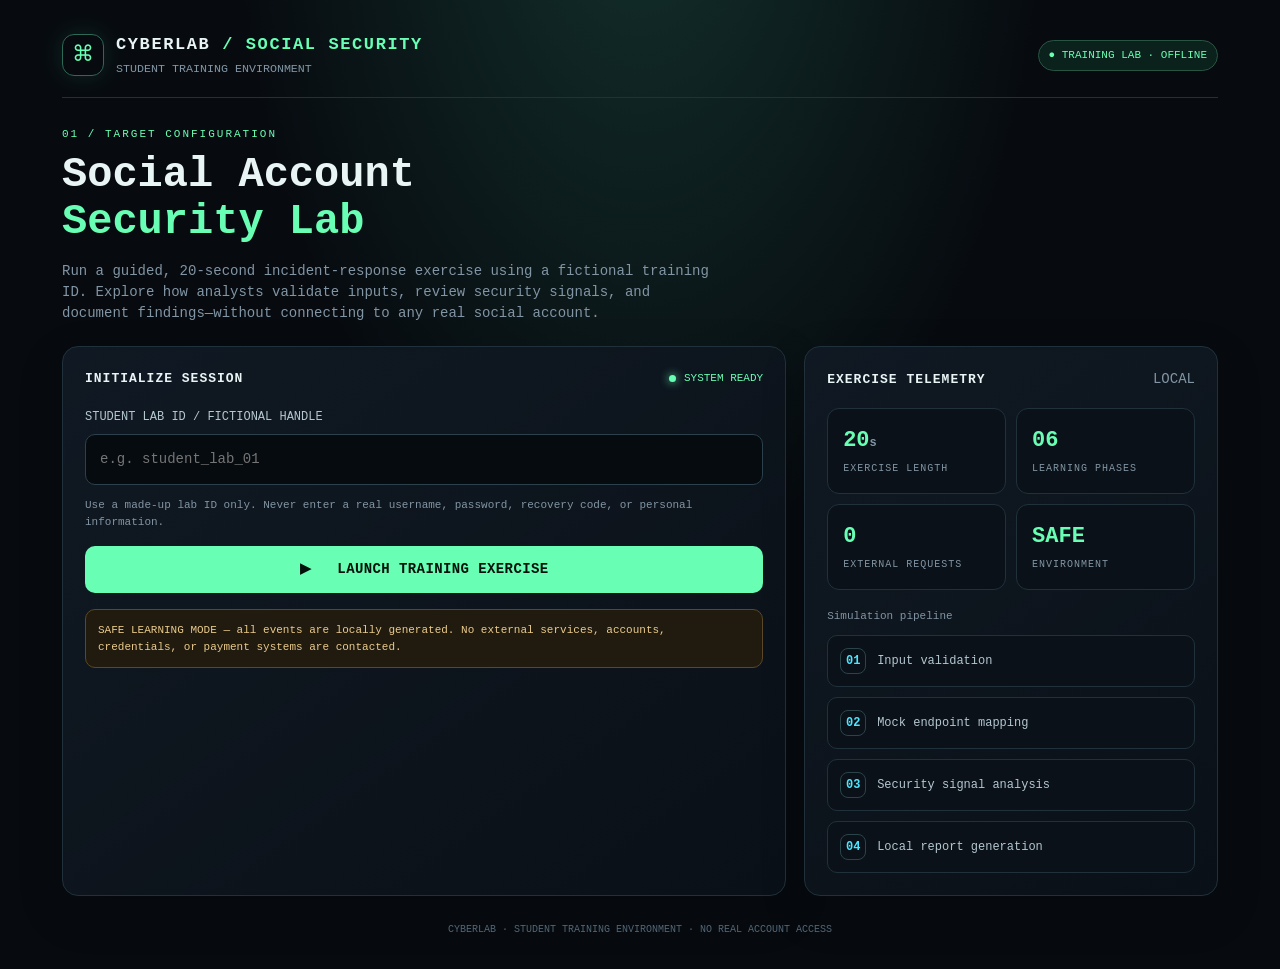
==== index.html @ 7d3616cc "Add files via upload" ====
<!DOCTYPE html>
<html lang="en">
<head>
<meta charset="UTF-8">
<meta name="viewport" content="width=device-width, initial-scale=1.0">
<title>InstaSim | Cyber Operations Lab</title>
<style>
:root{--bg:#070b10;--panel:#0d141d;--panel2:#101b25;--line:#20313b;--green:#68ffb4;--cyan:#4de5ff;--muted:#8295a4;--red:#ff637d;--amber:#ffca70}
*{box-sizing:border-box}body{margin:0;background:radial-gradient(ellipse at 50% -15%,#13302c 0,transparent 45%),var(--bg);color:#e9f5f5;font:14px/1.5 ui-monospace,SFMono-Regular,Menlo,Consolas,monospace;min-height:100vh}
button,input{font:inherit}button{cursor:pointer}.shell{max-width:1200px;margin:auto;padding:22px}.top{display:flex;align-items:center;justify-content:space-between;border-bottom:1px solid var(--line);padding:10px 0 18px;margin-bottom:25px;gap:12px}.brand{display:flex;align-items:center;gap:12px}.logo{width:42px;height:42px;border:1px solid #2e6955;border-radius:12px;display:grid;place-items:center;color:var(--green);font-size:22px;box-shadow:0 0 24px #68ffb41c}.brand h1{font-size:17px;letter-spacing:1.6px;margin:0}.brand small,.sub{color:var(--muted)}.pill{border:1px solid #285542;background:#0b211b;color:var(--green);padding:6px 10px;border-radius:99px;font-size:11px;white-space:nowrap}.hero{margin:28px 0 22px}.eyebrow{color:var(--green);font-size:11px;letter-spacing:2px;text-transform:uppercase}.hero h2{font-size:clamp(27px,5vw,42px);line-height:1.13;margin:10px 0}.hero p{color:var(--muted);max-width:650px}.layout{display:grid;grid-template-columns:minmax(0,1.4fr) minmax(260px,.8fr);gap:18px}.card{background:linear-gradient(145deg,#101923,#0a1017);border:1px solid var(--line);border-radius:16px;padding:22px;box-shadow:0 16px 45px #0003}.cardhead{display:flex;justify-content:space-between;align-items:center;margin-bottom:18px}.cardhead h3{font-size:13px;letter-spacing:1px;margin:0}.label{display:block;color:#b4c7d0;font-size:12px;margin:20px 0 8px}.field{width:100%;background:#060b10;border:1px solid #2b414b;border-radius:10px;padding:14px;color:#f3ffff;outline:none}.field:focus{border-color:var(--cyan);box-shadow:0 0 0 3px #4de5ff12}.btn{border:0;border-radius:10px;padding:13px 16px;font-weight:800;letter-spacing:.4px}.primary{background:var(--green);color:#04120c;width:100%;margin-top:16px}.primary:hover{filter:brightness(1.08)}.secondary{background:#13232b;border:1px solid #2a4652;color:#c7e5eb}.note{font-size:11px;color:var(--muted);margin-top:12px}.stats{display:grid;grid-template-columns:1fr 1fr;gap:10px}.stat{background:#0a1118;border:1px solid var(--line);border-radius:12px;padding:15px}.stat strong{display:block;font-size:22px;color:var(--green)}.stat span{font-size:10px;letter-spacing:1px;color:var(--muted)}.statusline{display:flex;align-items:center;gap:8px;color:var(--green);font-size:11px}.dot{width:7px;height:7px;background:var(--green);border-radius:50%;box-shadow:0 0 10px var(--green)}.hidden{display:none!important}.terminal{background:#030709;border:1px solid #1f3c36;border-radius:12px;padding:16px;height:330px;overflow:auto;color:#91ffbd;font-size:12px}.termbar{display:flex;gap:6px;margin-bottom:12px}.termbar i{width:8px;height:8px;border-radius:50%;background:#456}.log{margin:5px 0;overflow-wrap:anywhere}.log .time{color:#50766a}.log .info{color:var(--cyan)}.log .warn{color:var(--amber)}.progress{height:7px;background:#17232b;border-radius:99px;overflow:hidden;margin:16px 0 8px}.bar{height:100%;width:0;background:linear-gradient(90deg,var(--green),var(--cyan));transition:width .2s;box-shadow:0 0 12px #68ffb45c}.progressmeta{display:flex;justify-content:space-between;color:var(--muted);font-size:11px}.steps{display:grid;gap:10px}.step{display:flex;gap:11px;align-items:center;border:1px solid var(--line);background:#0a1118;padding:12px;border-radius:10px;color:#b4c7d0;font-size:12px}.step b{display:grid;place-items:center;width:26px;height:26px;border:1px solid #2b444a;border-radius:8px;color:var(--cyan)}.step.active{border-color:#2c7455;color:#eafff3}.step.done b{color:var(--green);border-color:#36775b}.resultmark{font-size:48px;color:var(--green);text-align:center;margin:5px}.resulttitle{text-align:center;font-size:24px;margin:8px 0}.resultcopy{text-align:center;color:var(--muted);max-width:550px;margin:0 auto 20px}.resultpanel{max-width:740px;margin:auto}.resultgrid{display:grid;grid-template-columns:1fr 1fr;gap:12px;margin:22px 0}.resultitem{border:1px solid var(--line);background:#0a1118;padding:15px;border-radius:11px}.resultitem span{display:block;color:var(--muted);font-size:10px;letter-spacing:1px}.resultitem strong{display:block;margin-top:6px;font-size:13px}.passwordbox{border:1px solid #35454d;background:#070c11;padding:18px;border-radius:12px;text-align:center}.price{font-size:36px;font-weight:900;color:var(--green);margin:8px 0;letter-spacing:1px}.paymethods{display:grid;grid-template-columns:1fr 1fr;gap:10px;margin:14px 0;text-align:left}.paymethod{background:#0b131a;border:1px solid #263b45;border-radius:10px;padding:12px;font-size:11px;color:#c6d8df}.paymethod strong{display:block;color:#e9f5f5;font-size:12px;margin-bottom:4px}.paymethod.selected{border-color:var(--cyan);box-shadow:inset 0 0 0 1px #4de5ff33}.fakecode{display:flex;justify-content:center;align-items:center;gap:3px;height:48px;padding:8px;background:#f3f6f4;border-radius:7px;margin:12px auto;max-width:250px}.fakecode i{display:block;background:#101713;height:100%;width:3px}.fakecode i:nth-child(3n){width:6px}.fakecode i:nth-child(4n){width:2px}.demo-warning{color:var(--amber);font-size:11px;margin:10px 0}.passwordbox .mask{font-size:22px;letter-spacing:5px;color:var(--amber);margin:7px}.footer{text-align:center;color:#526674;font-size:10px;padding:26px 0 10px}.notice{border:1px solid #5a4826;background:#211a0e;color:#eacb8b;border-radius:10px;padding:12px;font-size:11px;margin-top:16px}.back{margin-bottom:14px}@media(max-width:760px){.shell{padding:14px}.layout{grid-template-columns:1fr}.top{align-items:flex-start}.brand h1{font-size:14px}.pill{font-size:9px}.card{padding:17px}.terminal{height:300px}.resultgrid{grid-template-columns:1fr 1fr}}@media(max-width:420px){.resultgrid{grid-template-columns:1fr}.hero h2{font-size:29px}}
</style>
</head>
<body>
<div class="shell">
<header class="top"><div class="brand"><div class="logo">⌘</div><div><h1>CYBERLAB <span style="color:var(--green)">/ SOCIAL SECURITY</span></h1><small>STUDENT TRAINING ENVIRONMENT</small></div></div><div class="pill">● TRAINING LAB · OFFLINE</div></header>
<main id="screen-entry">
<section class="hero"><div class="eyebrow">01 / Target configuration</div><h2>Social Account<br><span style="color:var(--green)">Security Lab</span></h2><p>Run a guided, 20-second incident-response exercise using a fictional training ID. Explore how analysts validate inputs, review security signals, and document findings—without connecting to any real social account.</p></section>
<div class="layout">
<section class="card"><div class="cardhead"><h3>INITIALIZE SESSION</h3><div class="statusline"><i class="dot"></i> SYSTEM READY</div></div>
<form id="targetForm"><label class="label" for="username">STUDENT LAB ID / FICTIONAL HANDLE</label><input class="field" id="username" maxlength="30" placeholder="e.g. student_lab_01" autocomplete="off" required pattern="[A-Za-z0-9._]{1,30}"><div class="note">Use a made-up lab ID only. Never enter a real username, password, recovery code, or personal information.</div><button class="btn primary" type="submit">▶ &nbsp; LAUNCH TRAINING EXERCISE</button></form>
<div class="notice">SAFE LEARNING MODE — all events are locally generated. No external services, accounts, credentials, or payment systems are contacted.</div></section>
<aside class="card"><div class="cardhead"><h3>EXERCISE TELEMETRY</h3><span class="sub">LOCAL</span></div><div class="stats"><div class="stat"><strong>20<span style="font-size:12px">s</span></strong><span>EXERCISE LENGTH</span></div><div class="stat"><strong>06</strong><span>LEARNING PHASES</span></div><div class="stat"><strong>0</strong><span>EXTERNAL REQUESTS</span></div><div class="stat"><strong>SAFE</strong><span>ENVIRONMENT</span></div></div><p class="note" style="margin-top:18px">Simulation pipeline</p><div class="steps"><div class="step"><b>01</b> Input validation</div><div class="step"><b>02</b> Mock endpoint mapping</div><div class="step"><b>03</b> Security signal analysis</div><div class="step"><b>04</b> Local report generation</div></div></aside>
</div></main>
<main id="screen-terminal" class="hidden">
<div class="hero"><div class="eyebrow">02 / Analyst workflow</div><h2>Running <span style="color:var(--green)">training exercise</span></h2><p>Locally generated analyst events for lab ID <strong id="targetLabel" style="color:var(--cyan)"></strong>.</p></div>
<div class="layout"><section class="card"><div class="cardhead"><h3>EVENT CONSOLE // LIVE</h3><div class="statusline"><i class="dot"></i><span id="runState">RUNNING</span></div></div><div class="terminal" id="terminal"><div class="termbar"><i></i><i></i><i></i></div></div><div class="progress"><div id="bar" class="bar"></div></div><div class="progressmeta"><span id="phase">Initializing local sandbox…</span><strong id="pct">0%</strong></div></section>
<aside class="card"><div class="cardhead"><h3>EXERCISE CHECKLIST</h3><span class="sub">20 SEC</span></div><div class="steps" id="stepList"><div class="step"><b>01</b> Validate demo ID</div><div class="step"><b>02</b> Load mock environment</div><div class="step"><b>03</b> Run security checks</div><div class="step"><b>04</b> Analyze public-risk patterns</div><div class="step"><b>05</b> Build diagnostic report</div><div class="step"><b>06</b> Finalize lab session</div></div><p class="note">All output is generated locally for visual demonstration.</p></aside></div>
</main>
<main id="screen-result" class="hidden">
<div class="back"><button class="btn secondary" id="backBtn">← NEW SIMULATION</button></div><section class="card resultpanel"><div class="eyebrow" style="text-align:center">03 / Learning report</div><div class="resultmark">✓</div><h2 class="resulttitle">Exercise Complete</h2><p class="resultcopy">The training run has finished. Review the fictional findings and learning notes below. No account was accessed, and no password was requested or retrieved.</p>
<div class="resultgrid"><div class="resultitem"><span>STUDENT LAB ID</span><strong id="resultTarget">demo_account</strong></div><div class="resultitem"><span>EXERCISE STATUS</span><strong style="color:var(--green)">COMPLETED</strong></div><div class="resultitem"><span>EXTERNAL ACTIVITY</span><strong>None — offline lab</strong></div><div class="resultitem"><span>CREDENTIAL HANDLING</span><strong style="color:var(--red)">Not performed</strong></div></div>
<div class="passwordbox"><div class="eyebrow">LEARNING REPORT / NEXT STEP</div><div class="price" style="font-size:25px">LESSON UNLOCKED</div><p class="note">Choose a learning takeaway to reveal the local training code and recommended next step.</p><div class="paymethods"><div class="paymethod selected"><strong>✓ Account safety</strong>Use official recovery and 2FA</div><div class="paymethod"><strong>⚑ Threat awareness</strong>Recognize credential-theft claims</div></div><div class="mask" id="demoSecret">••••••••••</div><p class="note" id="secretNote">This fictional code is generated locally and is not a password.</p><button class="btn primary" id="getPasswordBtn" type="button">VIEW LEARNING TAKEAWAY</button></div>
<div class="notice">Security best practice: use the platform's official account-recovery process, enable two-factor authentication, and never pay a stranger who promises to reveal a password.</div></section>
</main>
<footer class="footer">CYBERLAB · STUDENT TRAINING ENVIRONMENT · NO REAL ACCOUNT ACCESS</footer>
</div>
<script>
(()=> {
const $=id=>document.getElementById(id);
const screens=['screen-entry','screen-terminal','screen-result'];
let timer=null,started=0,target='',runId=0;
function show(id){screens.forEach(s=>$(s).classList.toggle('hidden',s!==id))}
function stamp(){return new Date().toLocaleTimeString('en-GB',{hour12:false})}
function log(text,kind=''){const el=document.createElement('div');el.className='log';const tm=document.createElement('span');tm.className='time';tm.textContent='['+stamp()+'] ';const msg=document.createElement('span');if(kind)msg.className=kind;msg.textContent=text;el.append(tm,msg);$('terminal').append(el);$('terminal').scrollTop=$('terminal').scrollHeight}
const messages=[
[0,'Booting isolated browser sandbox…','info'],
[1,'Validating supplied demo identifier…',''],
[2,'Input accepted; label sanitized for local display.',''],
[3,'Loading fictional Instagram-style interface profile…','info'],
[4,'Network egress policy: BLOCKED (offline simulation).','warn'],
[5,'Initializing mock diagnostic modules [01–06]…',''],
[6,'Module 01 / Input validation: PASS',''],
[7,'Module 02 / Mock route discovery: SIMULATED','info'],
[8,'No remote hosts contacted. Local event stream only.','warn'],
[9,'Module 03 / Security-signal scan: RUNNING',''],
[10,'Checking demo metadata consistency…',''],
[11,'Module 04 / Public-risk pattern review: SIMULATED','info'],
[12,'Credential extraction module: DISABLED BY DESIGN.','warn'],
[13,'Generating fictional telemetry samples…',''],
[14,'Module 05 / Diagnostic report assembly: 62%',''],
[15,'Cross-checking local-only simulation results…','info'],
[16,'No account session, cookie, or password accessed.','warn'],
[17,'Module 06 / Finalizing session report…',''],
[18,'Preparing educational demo token…','info'],
[19,'Simulation complete. Switching to results panel.','']
];
const phases=['Input validation','Loading mock environment','Running local diagnostics','Analyzing demo signals','Building report','Finalizing session'];
function start(e){e.preventDefault();if($('screen-entry').classList.contains('hidden'))return;if(timer)clearInterval(timer);runId++;const thisRun=runId;target=$('username').value.trim().replace(/^@/,'');if(!target)return;
$('targetLabel').textContent='@'+target;$('resultTarget').textContent='@'+target;
$('terminal').innerHTML='<div class="termbar"><i></i><i></i><i></i></div>';$('bar').style.width='0%';$('pct').textContent='0%';$('runState').textContent='RUNNING';$('phase').textContent='Initializing local sandbox…';
$('stepList').querySelectorAll('.step').forEach(x=>x.classList.remove('active','done'));
$('targetForm').querySelector('button[type=submit]').disabled=true;$('targetForm').querySelector('button[type=submit]').style.opacity='.6';show('screen-terminal');started=Date.now();
messages.forEach(([sec,msg,kind])=>{setTimeout(()=>{if(thisRun!==runId||!$('screen-terminal')||$('screen-terminal').classList.contains('hidden'))return;log(msg,kind);let p=Math.min(100,Math.round((sec+1)/20*100));$('bar').style.width=p+'%';$('pct').textContent=p+'%';let idx=Math.min(5,Math.floor(sec/20*6));$('phase').textContent=phases[idx]+'…';$('stepList').querySelectorAll('.step').forEach((x,i)=>{x.classList.toggle('active',i===idx);x.classList.toggle('done',i<idx)});if(sec===19){$('runState').textContent='COMPLETE';$('stepList').querySelectorAll('.step').forEach(x=>{x.classList.remove('active');x.classList.add('done')});setTimeout(()=>show('screen-result'),650)}},sec*1000)});
}
$('targetForm').addEventListener('submit',start);
$('backBtn').addEventListener('click',()=>{runId++;if(timer)clearInterval(timer);$('demoSecret').textContent='••••••••••';$('getPasswordBtn').textContent='⌁  GET DEMO TOKEN';$('secretNote').textContent='This is not the account password. Reveal the fictional demo token.';$('targetForm').querySelector('button[type=submit]').disabled=false;$('targetForm').querySelector('button[type=submit]').style.opacity='1';show('screen-entry')});
$('getPasswordBtn').addEventListener('click',()=>{$('demoSecret').textContent='LAB-DEMO-7X4Q';$('secretNote').textContent='Lesson completed locally. Fictional training code only — not an account password.';$('getPasswordBtn').textContent='✓ LESSON COMPLETE';$('getPasswordBtn').disabled=true;$('getPasswordBtn').style.opacity='.65'});
})();
</script>
</body></html>
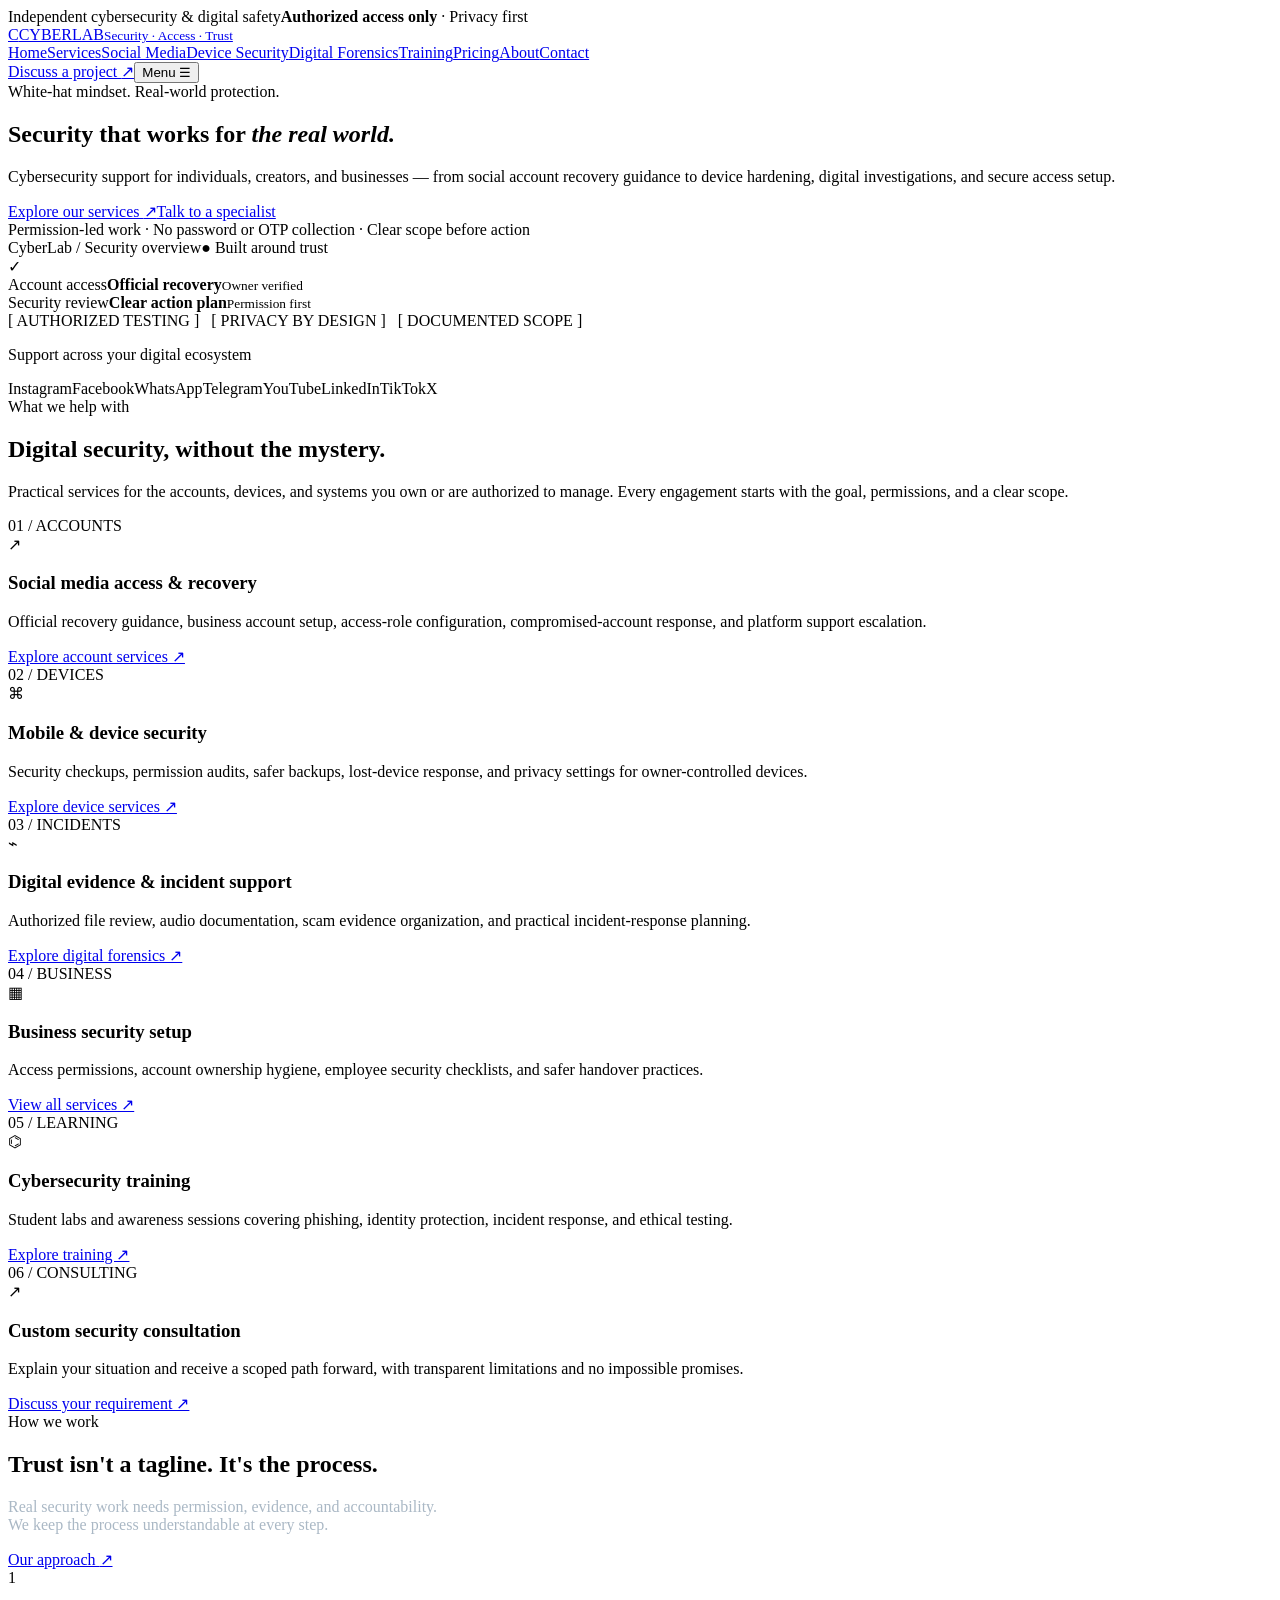
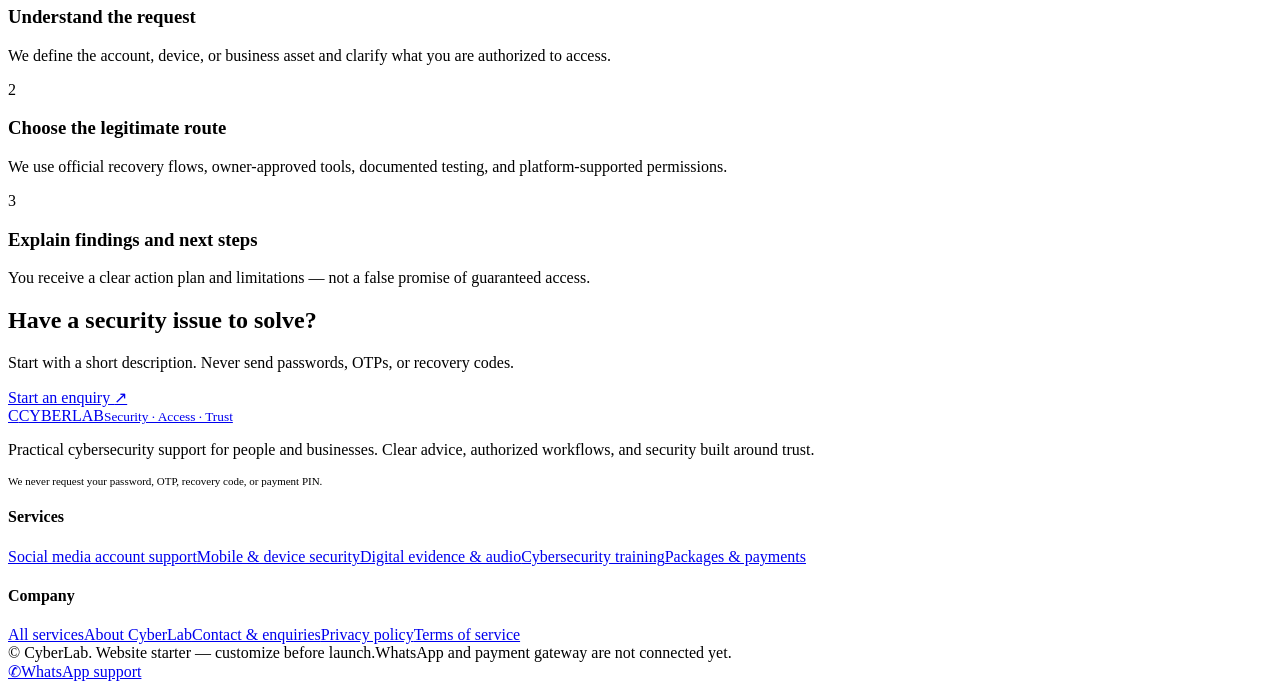
==== commit 77303472: "Add files via upload" ====
--- a/index.html
+++ b/index.html
@@ -1,80 +1,36 @@
-<!DOCTYPE html>
-<html lang="en">
-<head>
-<meta charset="UTF-8">
-<meta name="viewport" content="width=device-width, initial-scale=1.0">
-<title>InstaSim | Cyber Operations Lab</title>
-<style>
-:root{--bg:#070b10;--panel:#0d141d;--panel2:#101b25;--line:#20313b;--green:#68ffb4;--cyan:#4de5ff;--muted:#8295a4;--red:#ff637d;--amber:#ffca70}
-*{box-sizing:border-box}body{margin:0;background:radial-gradient(ellipse at 50% -15%,#13302c 0,transparent 45%),var(--bg);color:#e9f5f5;font:14px/1.5 ui-monospace,SFMono-Regular,Menlo,Consolas,monospace;min-height:100vh}
-button,input{font:inherit}button{cursor:pointer}.shell{max-width:1200px;margin:auto;padding:22px}.top{display:flex;align-items:center;justify-content:space-between;border-bottom:1px solid var(--line);padding:10px 0 18px;margin-bottom:25px;gap:12px}.brand{display:flex;align-items:center;gap:12px}.logo{width:42px;height:42px;border:1px solid #2e6955;border-radius:12px;display:grid;place-items:center;color:var(--green);font-size:22px;box-shadow:0 0 24px #68ffb41c}.brand h1{font-size:17px;letter-spacing:1.6px;margin:0}.brand small,.sub{color:var(--muted)}.pill{border:1px solid #285542;background:#0b211b;color:var(--green);padding:6px 10px;border-radius:99px;font-size:11px;white-space:nowrap}.hero{margin:28px 0 22px}.eyebrow{color:var(--green);font-size:11px;letter-spacing:2px;text-transform:uppercase}.hero h2{font-size:clamp(27px,5vw,42px);line-height:1.13;margin:10px 0}.hero p{color:var(--muted);max-width:650px}.layout{display:grid;grid-template-columns:minmax(0,1.4fr) minmax(260px,.8fr);gap:18px}.card{background:linear-gradient(145deg,#101923,#0a1017);border:1px solid var(--line);border-radius:16px;padding:22px;box-shadow:0 16px 45px #0003}.cardhead{display:flex;justify-content:space-between;align-items:center;margin-bottom:18px}.cardhead h3{font-size:13px;letter-spacing:1px;margin:0}.label{display:block;color:#b4c7d0;font-size:12px;margin:20px 0 8px}.field{width:100%;background:#060b10;border:1px solid #2b414b;border-radius:10px;padding:14px;color:#f3ffff;outline:none}.field:focus{border-color:var(--cyan);box-shadow:0 0 0 3px #4de5ff12}.btn{border:0;border-radius:10px;padding:13px 16px;font-weight:800;letter-spacing:.4px}.primary{background:var(--green);color:#04120c;width:100%;margin-top:16px}.primary:hover{filter:brightness(1.08)}.secondary{background:#13232b;border:1px solid #2a4652;color:#c7e5eb}.note{font-size:11px;color:var(--muted);margin-top:12px}.stats{display:grid;grid-template-columns:1fr 1fr;gap:10px}.stat{background:#0a1118;border:1px solid var(--line);border-radius:12px;padding:15px}.stat strong{display:block;font-size:22px;color:var(--green)}.stat span{font-size:10px;letter-spacing:1px;color:var(--muted)}.statusline{display:flex;align-items:center;gap:8px;color:var(--green);font-size:11px}.dot{width:7px;height:7px;background:var(--green);border-radius:50%;box-shadow:0 0 10px var(--green)}.hidden{display:none!important}.terminal{background:#030709;border:1px solid #1f3c36;border-radius:12px;padding:16px;height:330px;overflow:auto;color:#91ffbd;font-size:12px}.termbar{display:flex;gap:6px;margin-bottom:12px}.termbar i{width:8px;height:8px;border-radius:50%;background:#456}.log{margin:5px 0;overflow-wrap:anywhere}.log .time{color:#50766a}.log .info{color:var(--cyan)}.log .warn{color:var(--amber)}.progress{height:7px;background:#17232b;border-radius:99px;overflow:hidden;margin:16px 0 8px}.bar{height:100%;width:0;background:linear-gradient(90deg,var(--green),var(--cyan));transition:width .2s;box-shadow:0 0 12px #68ffb45c}.progressmeta{display:flex;justify-content:space-between;color:var(--muted);font-size:11px}.steps{display:grid;gap:10px}.step{display:flex;gap:11px;align-items:center;border:1px solid var(--line);background:#0a1118;padding:12px;border-radius:10px;color:#b4c7d0;font-size:12px}.step b{display:grid;place-items:center;width:26px;height:26px;border:1px solid #2b444a;border-radius:8px;color:var(--cyan)}.step.active{border-color:#2c7455;color:#eafff3}.step.done b{color:var(--green);border-color:#36775b}.resultmark{font-size:48px;color:var(--green);text-align:center;margin:5px}.resulttitle{text-align:center;font-size:24px;margin:8px 0}.resultcopy{text-align:center;color:var(--muted);max-width:550px;margin:0 auto 20px}.resultpanel{max-width:740px;margin:auto}.resultgrid{display:grid;grid-template-columns:1fr 1fr;gap:12px;margin:22px 0}.resultitem{border:1px solid var(--line);background:#0a1118;padding:15px;border-radius:11px}.resultitem span{display:block;color:var(--muted);font-size:10px;letter-spacing:1px}.resultitem strong{display:block;margin-top:6px;font-size:13px}.passwordbox{border:1px solid #35454d;background:#070c11;padding:18px;border-radius:12px;text-align:center}.price{font-size:36px;font-weight:900;color:var(--green);margin:8px 0;letter-spacing:1px}.paymethods{display:grid;grid-template-columns:1fr 1fr;gap:10px;margin:14px 0;text-align:left}.paymethod{background:#0b131a;border:1px solid #263b45;border-radius:10px;padding:12px;font-size:11px;color:#c6d8df}.paymethod strong{display:block;color:#e9f5f5;font-size:12px;margin-bottom:4px}.paymethod.selected{border-color:var(--cyan);box-shadow:inset 0 0 0 1px #4de5ff33}.fakecode{display:flex;justify-content:center;align-items:center;gap:3px;height:48px;padding:8px;background:#f3f6f4;border-radius:7px;margin:12px auto;max-width:250px}.fakecode i{display:block;background:#101713;height:100%;width:3px}.fakecode i:nth-child(3n){width:6px}.fakecode i:nth-child(4n){width:2px}.demo-warning{color:var(--amber);font-size:11px;margin:10px 0}.passwordbox .mask{font-size:22px;letter-spacing:5px;color:var(--amber);margin:7px}.footer{text-align:center;color:#526674;font-size:10px;padding:26px 0 10px}.notice{border:1px solid #5a4826;background:#211a0e;color:#eacb8b;border-radius:10px;padding:12px;font-size:11px;margin-top:16px}.back{margin-bottom:14px}@media(max-width:760px){.shell{padding:14px}.layout{grid-template-columns:1fr}.top{align-items:flex-start}.brand h1{font-size:14px}.pill{font-size:9px}.card{padding:17px}.terminal{height:300px}.resultgrid{grid-template-columns:1fr 1fr}}@media(max-width:420px){.resultgrid{grid-template-columns:1fr}.hero h2{font-size:29px}}
-</style>
-</head>
-<body>
-<div class="shell">
-<header class="top"><div class="brand"><div class="logo">⌘</div><div><h1>CYBERLAB <span style="color:var(--green)">/ SOCIAL SECURITY</span></h1><small>STUDENT TRAINING ENVIRONMENT</small></div></div><div class="pill">● TRAINING LAB · OFFLINE</div></header>
-<main id="screen-entry">
-<section class="hero"><div class="eyebrow">01 / Target configuration</div><h2>Social Account<br><span style="color:var(--green)">Security Lab</span></h2><p>Run a guided, 20-second incident-response exercise using a fictional training ID. Explore how analysts validate inputs, review security signals, and document findings—without connecting to any real social account.</p></section>
-<div class="layout">
-<section class="card"><div class="cardhead"><h3>INITIALIZE SESSION</h3><div class="statusline"><i class="dot"></i> SYSTEM READY</div></div>
-<form id="targetForm"><label class="label" for="username">STUDENT LAB ID / FICTIONAL HANDLE</label><input class="field" id="username" maxlength="30" placeholder="e.g. student_lab_01" autocomplete="off" required pattern="[A-Za-z0-9._]{1,30}"><div class="note">Use a made-up lab ID only. Never enter a real username, password, recovery code, or personal information.</div><button class="btn primary" type="submit">▶ &nbsp; LAUNCH TRAINING EXERCISE</button></form>
-<div class="notice">SAFE LEARNING MODE — all events are locally generated. No external services, accounts, credentials, or payment systems are contacted.</div></section>
-<aside class="card"><div class="cardhead"><h3>EXERCISE TELEMETRY</h3><span class="sub">LOCAL</span></div><div class="stats"><div class="stat"><strong>20<span style="font-size:12px">s</span></strong><span>EXERCISE LENGTH</span></div><div class="stat"><strong>06</strong><span>LEARNING PHASES</span></div><div class="stat"><strong>0</strong><span>EXTERNAL REQUESTS</span></div><div class="stat"><strong>SAFE</strong><span>ENVIRONMENT</span></div></div><p class="note" style="margin-top:18px">Simulation pipeline</p><div class="steps"><div class="step"><b>01</b> Input validation</div><div class="step"><b>02</b> Mock endpoint mapping</div><div class="step"><b>03</b> Security signal analysis</div><div class="step"><b>04</b> Local report generation</div></div></aside>
-</div></main>
-<main id="screen-terminal" class="hidden">
-<div class="hero"><div class="eyebrow">02 / Analyst workflow</div><h2>Running <span style="color:var(--green)">training exercise</span></h2><p>Locally generated analyst events for lab ID <strong id="targetLabel" style="color:var(--cyan)"></strong>.</p></div>
-<div class="layout"><section class="card"><div class="cardhead"><h3>EVENT CONSOLE // LIVE</h3><div class="statusline"><i class="dot"></i><span id="runState">RUNNING</span></div></div><div class="terminal" id="terminal"><div class="termbar"><i></i><i></i><i></i></div></div><div class="progress"><div id="bar" class="bar"></div></div><div class="progressmeta"><span id="phase">Initializing local sandbox…</span><strong id="pct">0%</strong></div></section>
-<aside class="card"><div class="cardhead"><h3>EXERCISE CHECKLIST</h3><span class="sub">20 SEC</span></div><div class="steps" id="stepList"><div class="step"><b>01</b> Validate demo ID</div><div class="step"><b>02</b> Load mock environment</div><div class="step"><b>03</b> Run security checks</div><div class="step"><b>04</b> Analyze public-risk patterns</div><div class="step"><b>05</b> Build diagnostic report</div><div class="step"><b>06</b> Finalize lab session</div></div><p class="note">All output is generated locally for visual demonstration.</p></aside></div>
+<!doctype html><html lang="en"><head><meta charset="utf-8"><meta name="viewport" content="width=device-width, initial-scale=1"><meta name="theme-color" content="#101a28"><meta name="description" content="White-hat cybersecurity services, social media account recovery guidance, device privacy, digital evidence, and security training."><title>CyberLab — Cybersecurity, Access & Digital Safety</title><link rel="stylesheet" href="assets/style.css"></head><body>
+<div class="topline"><div class="wrap"><span>Independent cybersecurity & digital safety</span><span><strong>Authorized access only</strong> · Privacy first</span></div></div>
+<header class="header"><div class="wrap nav">
+<a class="brand" href="index.html"><span class="brandmark">C</span><span class="brandname">CYBERLAB<small>Security · Access · Trust</small></span></a>
+<nav class="navlinks"><a class="active" href="index.html">Home</a><a class="" href="services.html">Services</a><a class="" href="social-media.html">Social Media</a><a class="" href="mobile-security.html">Device Security</a><a class="" href="digital-forensics.html">Digital Forensics</a><a class="" href="training.html">Training</a><a class="" href="pricing.html">Pricing</a><a class="" href="about.html">About</a><a class="" href="contact.html">Contact</a></nav><div class="navright"><a class="btn btn-dark" href="contact.html">Discuss a project <span class="arrow">↗</span></a><button class="menu-btn" type="button" aria-label="Open navigation">Menu ☰</button></div>
+</div></header><main>
+<section class="hero"><div class="wrap hero-grid"><div>
+<div class="kicker">White-hat mindset. Real-world protection.</div>
+<h1>Security that works for <em>the real world.</em></h1>
+<p class="lead">Cybersecurity support for individuals, creators, and businesses — from social account recovery guidance to device hardening, digital investigations, and secure access setup.</p>
+<div class="hero-actions"><a class="btn btn-dark" href="services.html">Explore our services <span class="arrow">↗</span></a><a class="btn btn-outline" href="contact.html">Talk to a specialist</a></div>
+<div class="trustline"><span class="trustdot"></span><span>Permission-led work · No password or OTP collection · Clear scope before action</span></div>
+</div><div class="hero-art"><div class="art-top"><span>CyberLab / Security overview</span><span class="live-pill">● Built around trust</span></div><div class="shield-visual"><div class="orbit"><i class="orbit-dot one"></i><i class="orbit-dot two"></i></div><div class="shield">✓</div></div><div class="art-bottom"><div class="mini-panel"><span>Account access</span><strong>Official recovery</strong><small>Owner verified</small></div><div class="mini-panel"><span>Security review</span><strong>Clear action plan</strong><small>Permission first</small></div></div><div class="art-note">[ AUTHORIZED TESTING ] &nbsp; [ PRIVACY BY DESIGN ] &nbsp; [ DOCUMENTED SCOPE ]</div></div></div></section>
+<section class="logostrip"><div class="wrap"><p>Support across your digital ecosystem</p><div class="platforms"><span>Instagram</span><span>Facebook</span><span>WhatsApp</span><span>Telegram</span><span>YouTube</span><span>LinkedIn</span><span>TikTok</span><span>X</span></div></div></section>
+<section class="section"><div class="wrap"><div class="section-head"><div class="kicker">What we help with</div><h2>Digital security, without the mystery.</h2><p>Practical services for the accounts, devices, and systems you own or are authorized to manage. Every engagement starts with the goal, permissions, and a clear scope.</p></div><div class="cards">
+<article class="card"><span class="num">01 / ACCOUNTS</span><div class="card-icon">↗</div><h3>Social media access & recovery</h3><p>Official recovery guidance, business account setup, access-role configuration, compromised-account response, and platform support escalation.</p><a class="textlink" href="social-media.html">Explore account services ↗</a></article>
+<article class="card"><span class="num">02 / DEVICES</span><div class="card-icon">⌘</div><h3>Mobile & device security</h3><p>Security checkups, permission audits, safer backups, lost-device response, and privacy settings for owner-controlled devices.</p><a class="textlink" href="mobile-security.html">Explore device services ↗</a></article>
+<article class="card"><span class="num">03 / INCIDENTS</span><div class="card-icon">⌁</div><h3>Digital evidence & incident support</h3><p>Authorized file review, audio documentation, scam evidence organization, and practical incident-response planning.</p><a class="textlink" href="digital-forensics.html">Explore digital forensics ↗</a></article>
+<article class="card"><span class="num">04 / BUSINESS</span><div class="card-icon">▦</div><h3>Business security setup</h3><p>Access permissions, account ownership hygiene, employee security checklists, and safer handover practices.</p><a class="textlink" href="services.html">View all services ↗</a></article>
+<article class="card"><span class="num">05 / LEARNING</span><div class="card-icon">⌬</div><h3>Cybersecurity training</h3><p>Student labs and awareness sessions covering phishing, identity protection, incident response, and ethical testing.</p><a class="textlink" href="training.html">Explore training ↗</a></article>
+<article class="card"><span class="num">06 / CONSULTING</span><div class="card-icon">↗</div><h3>Custom security consultation</h3><p>Explain your situation and receive a scoped path forward, with transparent limitations and no impossible promises.</p><a class="textlink" href="contact.html">Discuss your requirement ↗</a></article>
+</div></div></section>
+<section class="section dark"><div class="wrap split"><div><div class="kicker">How we work</div><h2>Trust isn't a tagline. It's the process.</h2><p style="color:#aab8c5;max-width:430px">Real security work needs permission, evidence, and accountability. We keep the process understandable at every step.</p><a class="btn btn-lime" href="about.html">Our approach <span class="arrow">↗</span></a></div><div class="checklist">
+<div class="checkrow"><div class="checkmark">1</div><div><h3>Understand the request</h3><p>We define the account, device, or business asset and clarify what you are authorized to access.</p></div></div>
+<div class="checkrow"><div class="checkmark">2</div><div><h3>Choose the legitimate route</h3><p>We use official recovery flows, owner-approved tools, documented testing, and platform-supported permissions.</p></div></div>
+<div class="checkrow"><div class="checkmark">3</div><div><h3>Explain findings and next steps</h3><p>You receive a clear action plan and limitations — not a false promise of guaranteed access.</p></div></div>
+</div></div></section>
+<section class="band"><div class="wrap"><div><h2>Have a security issue to solve?</h2><p>Start with a short description. Never send passwords, OTPs, or recovery codes.</p></div><a class="btn btn-dark" href="contact.html">Start an enquiry <span class="arrow">↗</span></a></div></section>
 </main>
-<main id="screen-result" class="hidden">
-<div class="back"><button class="btn secondary" id="backBtn">← NEW SIMULATION</button></div><section class="card resultpanel"><div class="eyebrow" style="text-align:center">03 / Learning report</div><div class="resultmark">✓</div><h2 class="resulttitle">Exercise Complete</h2><p class="resultcopy">The training run has finished. Review the fictional findings and learning notes below. No account was accessed, and no password was requested or retrieved.</p>
-<div class="resultgrid"><div class="resultitem"><span>STUDENT LAB ID</span><strong id="resultTarget">demo_account</strong></div><div class="resultitem"><span>EXERCISE STATUS</span><strong style="color:var(--green)">COMPLETED</strong></div><div class="resultitem"><span>EXTERNAL ACTIVITY</span><strong>None — offline lab</strong></div><div class="resultitem"><span>CREDENTIAL HANDLING</span><strong style="color:var(--red)">Not performed</strong></div></div>
-<div class="passwordbox"><div class="eyebrow">LEARNING REPORT / NEXT STEP</div><div class="price" style="font-size:25px">LESSON UNLOCKED</div><p class="note">Choose a learning takeaway to reveal the local training code and recommended next step.</p><div class="paymethods"><div class="paymethod selected"><strong>✓ Account safety</strong>Use official recovery and 2FA</div><div class="paymethod"><strong>⚑ Threat awareness</strong>Recognize credential-theft claims</div></div><div class="mask" id="demoSecret">••••••••••</div><p class="note" id="secretNote">This fictional code is generated locally and is not a password.</p><button class="btn primary" id="getPasswordBtn" type="button">VIEW LEARNING TAKEAWAY</button></div>
-<div class="notice">Security best practice: use the platform's official account-recovery process, enable two-factor authentication, and never pay a stranger who promises to reveal a password.</div></section>
-</main>
-<footer class="footer">CYBERLAB · STUDENT TRAINING ENVIRONMENT · NO REAL ACCOUNT ACCESS</footer>
-</div>
-<script>
-(()=> {
-const $=id=>document.getElementById(id);
-const screens=['screen-entry','screen-terminal','screen-result'];
-let timer=null,started=0,target='',runId=0;
-function show(id){screens.forEach(s=>$(s).classList.toggle('hidden',s!==id))}
-function stamp(){return new Date().toLocaleTimeString('en-GB',{hour12:false})}
-function log(text,kind=''){const el=document.createElement('div');el.className='log';const tm=document.createElement('span');tm.className='time';tm.textContent='['+stamp()+'] ';const msg=document.createElement('span');if(kind)msg.className=kind;msg.textContent=text;el.append(tm,msg);$('terminal').append(el);$('terminal').scrollTop=$('terminal').scrollHeight}
-const messages=[
-[0,'Booting isolated browser sandbox…','info'],
-[1,'Validating supplied demo identifier…',''],
-[2,'Input accepted; label sanitized for local display.',''],
-[3,'Loading fictional Instagram-style interface profile…','info'],
-[4,'Network egress policy: BLOCKED (offline simulation).','warn'],
-[5,'Initializing mock diagnostic modules [01–06]…',''],
-[6,'Module 01 / Input validation: PASS',''],
-[7,'Module 02 / Mock route discovery: SIMULATED','info'],
-[8,'No remote hosts contacted. Local event stream only.','warn'],
-[9,'Module 03 / Security-signal scan: RUNNING',''],
-[10,'Checking demo metadata consistency…',''],
-[11,'Module 04 / Public-risk pattern review: SIMULATED','info'],
-[12,'Credential extraction module: DISABLED BY DESIGN.','warn'],
-[13,'Generating fictional telemetry samples…',''],
-[14,'Module 05 / Diagnostic report assembly: 62%',''],
-[15,'Cross-checking local-only simulation results…','info'],
-[16,'No account session, cookie, or password accessed.','warn'],
-[17,'Module 06 / Finalizing session report…',''],
-[18,'Preparing educational demo token…','info'],
-[19,'Simulation complete. Switching to results panel.','']
-];
-const phases=['Input validation','Loading mock environment','Running local diagnostics','Analyzing demo signals','Building report','Finalizing session'];
-function start(e){e.preventDefault();if($('screen-entry').classList.contains('hidden'))return;if(timer)clearInterval(timer);runId++;const thisRun=runId;target=$('username').value.trim().replace(/^@/,'');if(!target)return;
-$('targetLabel').textContent='@'+target;$('resultTarget').textContent='@'+target;
-$('terminal').innerHTML='<div class="termbar"><i></i><i></i><i></i></div>';$('bar').style.width='0%';$('pct').textContent='0%';$('runState').textContent='RUNNING';$('phase').textContent='Initializing local sandbox…';
-$('stepList').querySelectorAll('.step').forEach(x=>x.classList.remove('active','done'));
-$('targetForm').querySelector('button[type=submit]').disabled=true;$('targetForm').querySelector('button[type=submit]').style.opacity='.6';show('screen-terminal');started=Date.now();
-messages.forEach(([sec,msg,kind])=>{setTimeout(()=>{if(thisRun!==runId||!$('screen-terminal')||$('screen-terminal').classList.contains('hidden'))return;log(msg,kind);let p=Math.min(100,Math.round((sec+1)/20*100));$('bar').style.width=p+'%';$('pct').textContent=p+'%';let idx=Math.min(5,Math.floor(sec/20*6));$('phase').textContent=phases[idx]+'…';$('stepList').querySelectorAll('.step').forEach((x,i)=>{x.classList.toggle('active',i===idx);x.classList.toggle('done',i<idx)});if(sec===19){$('runState').textContent='COMPLETE';$('stepList').querySelectorAll('.step').forEach(x=>{x.classList.remove('active');x.classList.add('done')});setTimeout(()=>show('screen-result'),650)}},sec*1000)});
-}
-$('targetForm').addEventListener('submit',start);
-$('backBtn').addEventListener('click',()=>{runId++;if(timer)clearInterval(timer);$('demoSecret').textContent='••••••••••';$('getPasswordBtn').textContent='⌁  GET DEMO TOKEN';$('secretNote').textContent='This is not the account password. Reveal the fictional demo token.';$('targetForm').querySelector('button[type=submit]').disabled=false;$('targetForm').querySelector('button[type=submit]').style.opacity='1';show('screen-entry')});
-$('getPasswordBtn').addEventListener('click',()=>{$('demoSecret').textContent='LAB-DEMO-7X4Q';$('secretNote').textContent='Lesson completed locally. Fictional training code only — not an account password.';$('getPasswordBtn').textContent='✓ LESSON COMPLETE';$('getPasswordBtn').disabled=true;$('getPasswordBtn').style.opacity='.65'});
-})();
-</script>
-</body></html>+<footer class="footer"><div class="wrap"><div class="footgrid">
+<div><a class="brand" href="index.html"><span class="brandmark">C</span><span class="brandname">CYBERLAB<small>Security · Access · Trust</small></span></a><p>Practical cybersecurity support for people and businesses. Clear advice, authorized workflows, and security built around trust.</p><p style="font-size:11px">We never request your password, OTP, recovery code, or payment PIN.</p></div>
+<div><h4>Services</h4><div class="footlinks"><a href="social-media.html">Social media account support</a><a href="mobile-security.html">Mobile & device security</a><a href="digital-forensics.html">Digital evidence & audio</a><a href="training.html">Cybersecurity training</a><a href="pricing.html">Packages & payments</a></div></div>
+<div><h4>Company</h4><div class="footlinks"><a href="services.html">All services</a><a href="about.html">About CyberLab</a><a href="contact.html">Contact & enquiries</a><a href="privacy.html">Privacy policy</a><a href="terms.html">Terms of service</a></div></div>
+</div><div class="copyright"><span>© <span data-year></span> CyberLab. Website starter — customize before launch.</span><span>WhatsApp and payment gateway are not connected yet.</span></div></div></footer>
+<a class="wa-sticky disabled" data-wa href="#contact"><span class="wa-symbol">✆</span><span class="wa-text">WhatsApp support</span></a>
+<script src="assets/app.js"></script></body></html>
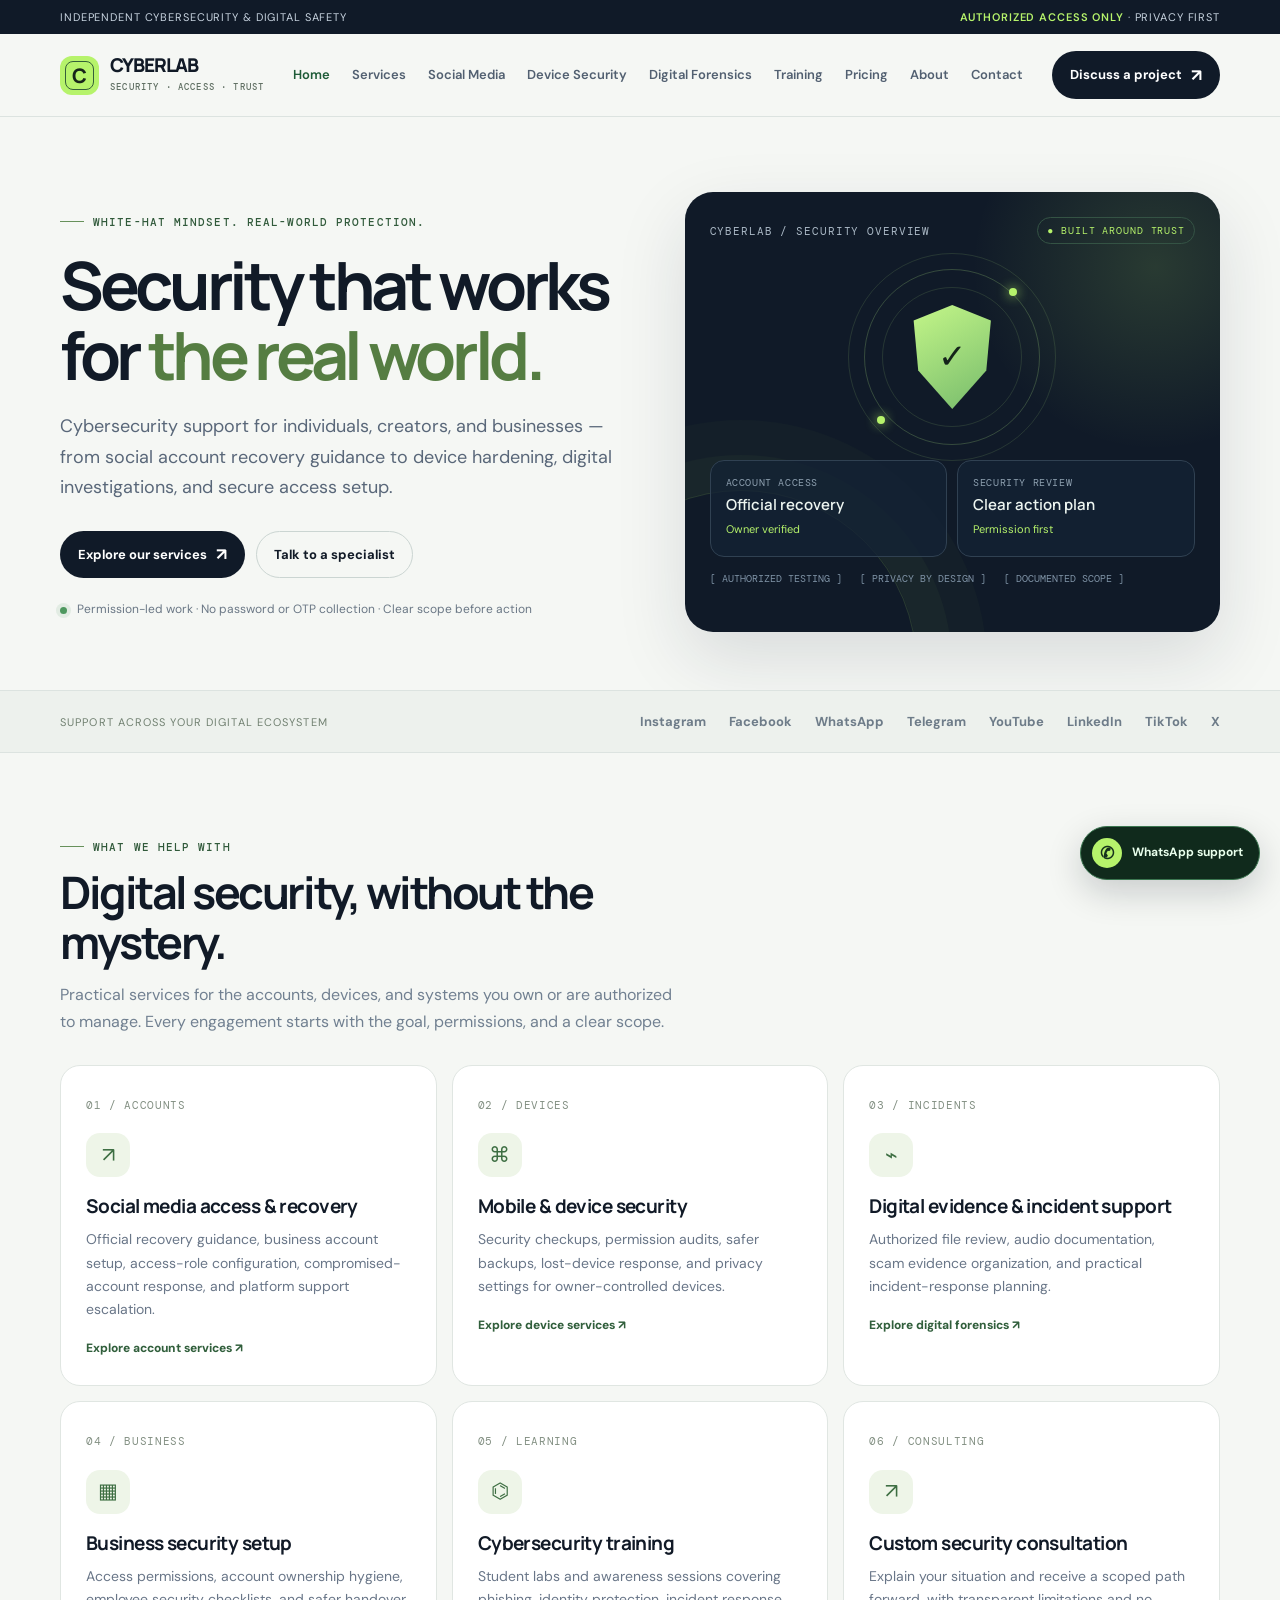
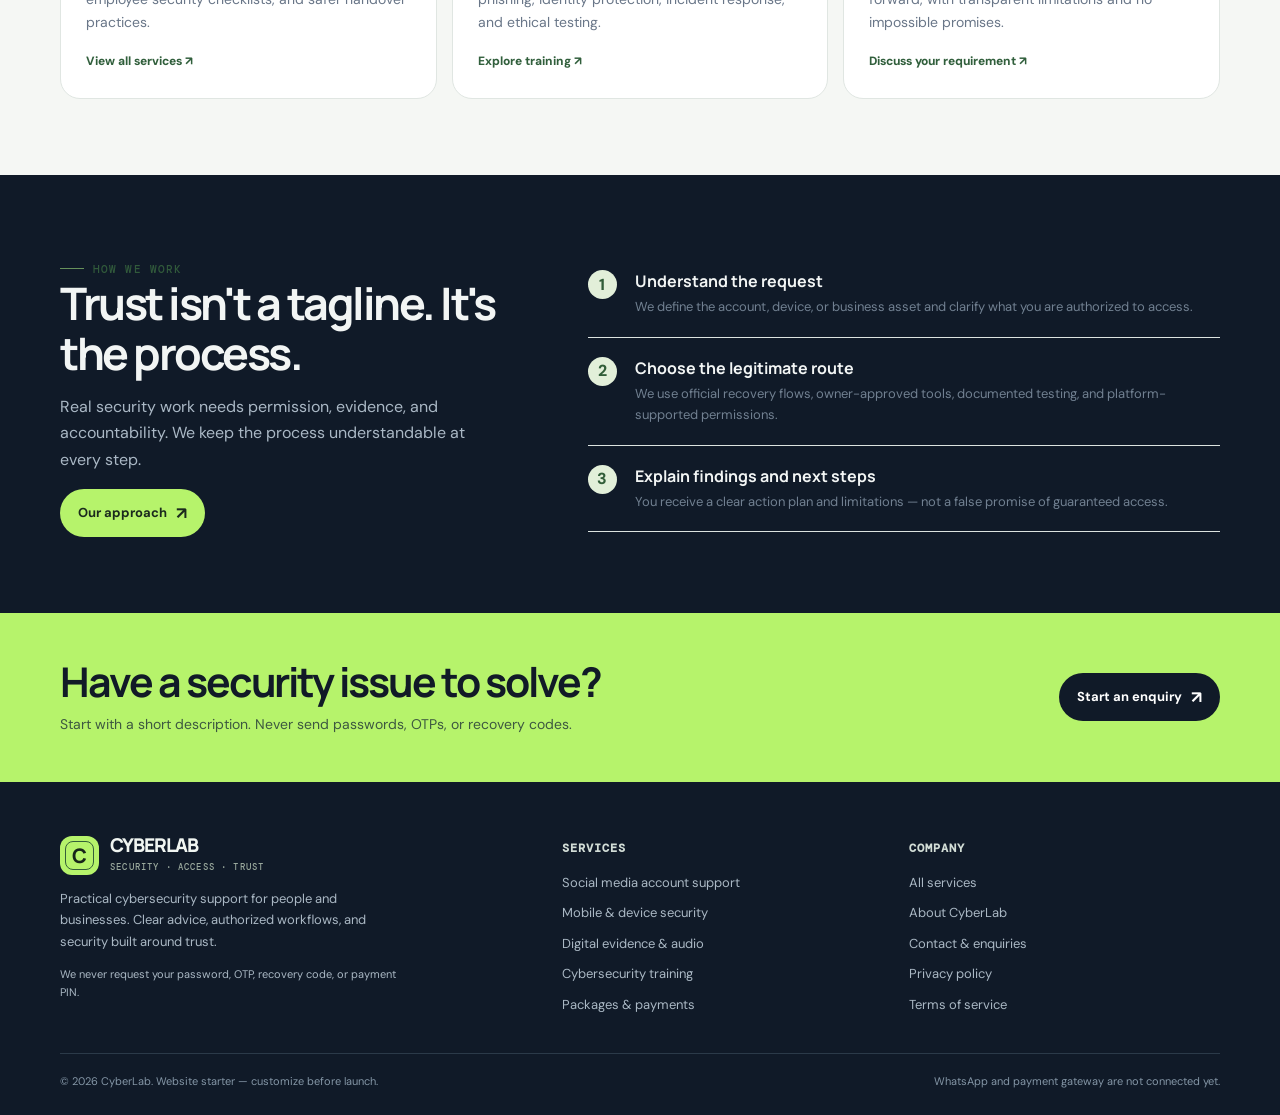
==== commit 2c4215ca: "Add files via upload" ====
--- a/index.html
+++ b/index.html
@@ -1,4 +1,4 @@
-<!doctype html><html lang="en"><head><meta charset="utf-8"><meta name="viewport" content="width=device-width, initial-scale=1"><meta name="theme-color" content="#101a28"><meta name="description" content="White-hat cybersecurity services, social media account recovery guidance, device privacy, digital evidence, and security training."><title>CyberLab — Cybersecurity, Access & Digital Safety</title><link rel="stylesheet" href="assets/style.css"></head><body>
+<!doctype html><html lang="en"><head><meta charset="utf-8"><meta name="viewport" content="width=device-width, initial-scale=1"><meta name="theme-color" content="#101a28"><meta name="description" content="White-hat cybersecurity services, social media account recovery guidance, device privacy, digital evidence, and security training."><title>CyberLab — Cybersecurity, Access & Digital Safety</title><link rel="stylesheet" href="style.css"></head><body>
 <div class="topline"><div class="wrap"><span>Independent cybersecurity & digital safety</span><span><strong>Authorized access only</strong> · Privacy first</span></div></div>
 <header class="header"><div class="wrap nav">
 <a class="brand" href="index.html"><span class="brandmark">C</span><span class="brandname">CYBERLAB<small>Security · Access · Trust</small></span></a>
@@ -33,4 +33,4 @@
 <div><h4>Company</h4><div class="footlinks"><a href="services.html">All services</a><a href="about.html">About CyberLab</a><a href="contact.html">Contact & enquiries</a><a href="privacy.html">Privacy policy</a><a href="terms.html">Terms of service</a></div></div>
 </div><div class="copyright"><span>© <span data-year></span> CyberLab. Website starter — customize before launch.</span><span>WhatsApp and payment gateway are not connected yet.</span></div></div></footer>
 <a class="wa-sticky disabled" data-wa href="#contact"><span class="wa-symbol">✆</span><span class="wa-text">WhatsApp support</span></a>
-<script src="assets/app.js"></script></body></html>+<script src="app.js"></script></body></html>
--- a/style.css
+++ b/style.css
@@ -0,0 +1,22 @@
+
+@import url('https://fonts.googleapis.com/css2?family=DM+Mono:wght@400;500&family=DM+Sans:wght@400;500;600;700&family=Manrope:wght@400;500;600;700;800&display=swap');
+:root{--ink:#111a27;--paper:#f5f7f4;--white:#fff;--muted:#667386;--line:#dce3e0;--green:#b6f36b;--green-deep:#234f32;--blue:#dce9f4;--dark:#101a28;--dark2:#162436;--radius:20px;--max:1160px}
+*{box-sizing:border-box}html{scroll-behavior:smooth}body{margin:0;background:var(--paper);color:var(--ink);font:16px/1.65 'DM Sans',Arial,sans-serif;-webkit-font-smoothing:antialiased}a{color:inherit;text-decoration:none}button,input,textarea,select{font:inherit}button,a{ -webkit-tap-highlight-color:transparent}.wrap{width:min(var(--max),calc(100% - 44px));margin:auto}
+.topline{height:34px;background:var(--dark);color:#c8d4e0;font-size:11px;letter-spacing:.08em;text-transform:uppercase}.topline .wrap{height:100%;display:flex;align-items:center;justify-content:space-between;gap:12px}.topline strong{color:var(--green);font-weight:600}
+.header{background:#f5f7f4ee;backdrop-filter:blur(18px);border-bottom:1px solid #dce3e0;position:sticky;top:0;z-index:50}.nav{min-height:82px;display:flex;align-items:center;justify-content:space-between;gap:20px}.brand{display:flex;align-items:center;gap:11px;white-space:nowrap}.brandmark{width:39px;height:39px;display:grid;place-items:center;background:var(--green);color:#17251a;border-radius:12px;font-weight:900;font-family:Manrope;font-size:20px;position:relative}.brandmark:after{content:"";position:absolute;inset:5px;border:1px solid #355f39;border-radius:8px}.brandname{font:800 19px/1 Manrope;letter-spacing:-.05em}.brandname small{display:block;font:500 9px/1.6 'DM Mono';letter-spacing:.13em;color:#617064;text-transform:uppercase;margin-top:5px}.navlinks{display:flex;align-items:center;gap:22px;font-size:13px;font-weight:600;color:#526071}.navlinks a:hover,.navlinks a.active{color:#1d5b37}.navright{display:flex;align-items:center;gap:10px}.menu-btn{display:none;background:transparent;border:1px solid var(--line);padding:9px 12px;border-radius:10px}.btn{display:inline-flex;align-items:center;justify-content:center;gap:9px;padding:12px 17px;border-radius:999px;border:1px solid transparent;font-size:13px;font-weight:700;cursor:pointer;transition:transform .2s,background .2s,border .2s}.btn:hover{transform:translateY(-2px)}.btn-dark{background:var(--dark);color:#fff}.btn-dark:hover{background:#253b52}.btn-lime{background:var(--green);color:#1b2a1d}.btn-outline{border-color:#cbd5d2;background:transparent}.btn-outline:hover{border-color:#64766a}.btn-white{background:#fff;color:var(--ink)}.arrow{font-size:17px;line-height:0}
+.hero{padding:75px 0 58px;overflow:hidden}.hero-grid{display:grid;grid-template-columns:1.03fr .97fr;gap:56px;align-items:center}.kicker{display:inline-flex;align-items:center;gap:9px;color:#315a3b;font:500 11px 'DM Mono';letter-spacing:.1em;text-transform:uppercase}.kicker:before{content:"";height:1px;width:24px;background:#67915b}.hero h1,.pagehero h1{font:700 clamp(42px,5.2vw,70px)/1.04 Manrope;letter-spacing:-.065em;margin:20px 0 22px;max-width:700px}.hero h1 em,.pagehero h1 em{font-style:normal;color:#557d42}.lead{font-size:18px;line-height:1.7;color:#596779;max-width:580px}.hero-actions{display:flex;gap:11px;flex-wrap:wrap;margin:28px 0 22px}.trustline{display:flex;align-items:center;gap:10px;font-size:12px;color:#6a7785}.trustdot{height:7px;width:7px;border-radius:50%;background:#4e985f;box-shadow:0 0 0 4px #4e985f1d}
+.hero-art{min-height:440px;border-radius:28px;background:var(--dark);padding:25px;position:relative;overflow:hidden;color:#edf5f0;box-shadow:0 26px 70px #14223520}.hero-art:before{content:"";position:absolute;width:380px;height:380px;right:-125px;top:-115px;border-radius:50%;background:radial-gradient(circle,#b6f36b26,transparent 68%)}.hero-art:after{content:"";position:absolute;left:-120px;bottom:-210px;width:350px;height:350px;border-radius:50%;border:1px solid #b6f36b25;box-shadow:0 0 0 35px #b6f36b08,0 0 0 70px #b6f36b06}.art-top{display:flex;justify-content:space-between;align-items:center;position:relative;z-index:1;font:11px 'DM Mono';letter-spacing:.08em;color:#aab8c5;text-transform:uppercase}.live-pill{border:1px solid #345344;color:var(--green);padding:6px 9px;border-radius:999px;font-size:10px}.shield-visual{position:relative;z-index:1;height:190px;display:grid;place-items:center;margin:18px 0 8px}.orbit{width:176px;height:176px;border:1px solid #8fbf704b;border-radius:50%;position:absolute;display:grid;place-items:center}.orbit:before,.orbit:after{content:"";position:absolute;border:1px solid #8fbf702c;border-radius:50%}.orbit:before{inset:17px}.orbit:after{inset:-17px}.shield{width:92px;height:104px;background:linear-gradient(150deg,#c6f889,#74b96b);clip-path:polygon(50% 0,92% 15%,87% 63%,50% 100%,13% 63%,8% 15%);display:grid;place-items:center;color:#14231a;font-size:34px;filter:drop-shadow(0 12px 30px #8de36b30)}.orbit-dot{position:absolute;width:8px;height:8px;background:var(--green);border-radius:50%;box-shadow:0 0 12px var(--green)}.orbit-dot.one{top:18px;right:22px}.orbit-dot.two{bottom:20px;left:12px}.art-bottom{position:relative;z-index:1;display:grid;grid-template-columns:1fr 1fr;gap:10px}.mini-panel{border:1px solid #304152;background:#142235bd;border-radius:14px;padding:15px}.mini-panel span{display:block;color:#8ea0b0;font:10px 'DM Mono';text-transform:uppercase;letter-spacing:.06em}.mini-panel strong{display:block;margin-top:5px;font:600 15px Manrope}.mini-panel small{color:var(--green);font-size:11px}.art-note{font:10px 'DM Mono';color:#7f93a6;margin-top:15px;position:relative;z-index:1}
+.logostrip{padding:20px 0;border-top:1px solid var(--line);border-bottom:1px solid var(--line);background:#edf1ed}.logostrip .wrap{display:flex;align-items:center;justify-content:space-between;gap:18px;flex-wrap:wrap}.logostrip p{font-size:11px;letter-spacing:.1em;text-transform:uppercase;color:#718071;margin:0}.platforms{display:flex;align-items:center;gap:23px;flex-wrap:wrap;color:#6e7c89;font-weight:700;font-size:13px}.platforms span{white-space:nowrap}
+.section{padding:76px 0}.section.dark{background:var(--dark);color:#f2f5f4}.section-head{max-width:690px;margin-bottom:30px}.section-head .kicker{margin-bottom:13px}.section h2,.banner h2{font:700 clamp(30px,3.5vw,46px)/1.12 Manrope;letter-spacing:-.055em;margin:0 0 15px}.section-head p{color:#718091;max-width:630px;margin:0}.section.dark .section-head p{color:#aab8c5}.cards{display:grid;grid-template-columns:repeat(3,1fr);gap:15px}.card{background:#fff;border:1px solid #e0e6e2;border-radius:var(--radius);padding:25px;transition:transform .2s,border .2s,box-shadow .2s}.card:hover{transform:translateY(-4px);border-color:#c5d6c3;box-shadow:0 16px 35px #1c34200a}.card .num{font:11px 'DM Mono';color:#839083;letter-spacing:.06em}.card-icon{width:44px;height:44px;border-radius:14px;background:#eef5e8;color:#3d6e42;display:grid;place-items:center;font-size:21px;margin:16px 0}.card h3{font:700 19px Manrope;letter-spacing:-.03em;margin:0 0 9px}.card p{font-size:14px;color:#697688;margin:0}.card .textlink{display:inline-flex;align-items:center;gap:8px;font-size:12px;font-weight:800;color:#315f3c;margin-top:18px}.section.dark .card{background:#172536;border-color:#2a3b4c;color:#f0f5f2}.section.dark .card p{color:#adbac5}.section.dark .card .num{color:#94a8b6}.section.dark .card-icon{background:#253d31;color:var(--green)}.section.dark .card .textlink{color:var(--green)}
+.split{display:grid;grid-template-columns:.85fr 1.15fr;gap:60px;align-items:start}.checklist{display:grid;gap:0}.checkrow{display:grid;grid-template-columns:34px 1fr;gap:13px;padding:19px 0;border-bottom:1px solid var(--line)}.checkmark{height:29px;width:29px;display:grid;place-items:center;border-radius:50%;background:#e2efd9;color:#315d38;font-weight:800}.checkrow h3{font:700 16px Manrope;margin:0 0 4px}.checkrow p{font-size:13px;color:#718091;margin:0}
+.band{background:var(--green);padding:46px 0}.band .wrap{display:flex;justify-content:space-between;align-items:center;gap:30px}.band h2{font:700 clamp(28px,3.2vw,42px)/1.1 Manrope;letter-spacing:-.05em;margin:0 0 9px}.band p{margin:0;color:#3d5840;font-size:14px}.band .btn{flex-shrink:0}
+.pagehero{padding:58px 0 37px;background:#edf2ed;border-bottom:1px solid var(--line)}.crumb{font-size:12px;color:#7a877e;margin-bottom:25px}.crumb a:hover{color:#315f3c}.pagehero h1{font-size:clamp(38px,4.6vw,58px);max-width:850px;margin:17px 0}.pagehero .lead{max-width:740px;font-size:17px}.pagehero .kicker{color:#456f4b}
+.content-grid{display:grid;grid-template-columns:1fr 300px;gap:28px;align-items:start}.prose{background:#fff;border:1px solid var(--line);border-radius:20px;padding:30px}.prose h2{font:700 24px Manrope;letter-spacing:-.04em;margin:30px 0 9px}.prose h2:first-child{margin-top:0}.prose p,.prose li{color:#637184;font-size:14px}.prose ul{padding-left:20px}.sidebox{background:var(--dark);color:#fff;padding:24px;border-radius:20px;position:sticky;top:105px}.sidebox h3{font:700 20px Manrope;margin:0 0 10px}.sidebox p{font-size:13px;color:#aebdca}.sidebox .btn{width:100%;margin-top:10px}.note{border:1px solid #e4d7aa;background:#fff9e6;color:#6c592b;padding:16px 18px;border-radius:14px;font-size:13px}.tag{display:inline-flex;border:1px solid #d6e1d3;background:#f4f8ef;color:#3c6941;border-radius:999px;padding:5px 9px;font:10px 'DM Mono';letter-spacing:.05em;text-transform:uppercase}
+.prices{display:grid;grid-template-columns:repeat(3,1fr);gap:15px}.price-card{padding:27px;background:#fff;border:1px solid var(--line);border-radius:20px}.price-card.featured{background:var(--dark);color:#fff;border-color:var(--dark)}.price-card h3{font:700 20px Manrope;margin:12px 0}.price{font:800 37px Manrope;letter-spacing:-.06em}.price small{font:500 12px 'DM Sans';color:#8a978d;letter-spacing:0}.price-card p{color:#718091;font-size:13px}.price-card.featured p{color:#b1beca}.price-card ul{padding-left:19px;color:#687587;font-size:13px;min-height:100px}.price-card.featured ul{color:#b1beca}
+.paygrid{display:grid;grid-template-columns:repeat(3,1fr);gap:12px}.paymethod{background:#fff;border:1px solid var(--line);border-radius:15px;padding:19px}.paymethod b{display:block;font:700 15px Manrope}.paymethod p{font-size:12px;color:#718091;margin:7px 0 12px}
+.formcard{background:#fff;border:1px solid var(--line);border-radius:20px;padding:27px}.form{display:grid;gap:15px}.field{display:grid;gap:7px}.field label{font-size:12px;font-weight:700;color:#4f5f70}.field input,.field textarea,.field select{width:100%;border:1px solid #d7dfdc;background:#fbfcfa;color:var(--ink);padding:13px 14px;border-radius:11px;outline:none}.field input:focus,.field textarea:focus,.field select:focus{border-color:#689c66;box-shadow:0 0 0 3px #b6f36b45}.fine{font-size:11px;color:#7c8a98}.notice{border:1px solid #dce5d7;background:#f0f6e9;color:#466648;padding:14px 16px;border-radius:12px;font-size:12px}.faq{border-bottom:1px solid var(--line);padding:18px 0}.faq summary{cursor:pointer;font-weight:700;font-size:14px}.faq p{color:#718091;font-size:13px}
+.footer{background:var(--dark);color:#f0f5f1;padding:54px 0 25px}.footgrid{display:grid;grid-template-columns:1.5fr 1fr 1fr;gap:36px}.footer .brandname small{color:#9aa99d}.footer .brandmark{background:var(--green)}.footer p{font-size:13px;color:#aab8c4;max-width:340px}.footer h4{font:700 12px 'DM Mono';letter-spacing:.08em;text-transform:uppercase;color:#d2ddd6;margin:4px 0 16px}.footlinks{display:grid;gap:9px;color:#aab8c4;font-size:13px}.footlinks a:hover{color:var(--green)}.copyright{border-top:1px solid #2b3a49;margin-top:38px;padding-top:18px;display:flex;justify-content:space-between;gap:15px;flex-wrap:wrap;font-size:11px;color:#8496a6}
+.wa-sticky{position:fixed;right:20px;bottom:20px;z-index:90;display:flex;align-items:center;gap:10px;padding:11px 16px 11px 11px;border-radius:999px;background:#102a1c;color:#e9ffec;border:1px solid #3b7650;box-shadow:0 12px 35px #0b171f30;font-weight:700;font-size:12px}.wa-symbol{width:30px;height:30px;border-radius:50%;display:grid;place-items:center;background:#b6f36b;color:#16321d;font-size:17px}.wa-sticky.disabled{cursor:pointer}.wa-sticky.disabled:hover{transform:translateY(-2px)}.mobile-label{display:none}
+@media(max-width:980px){.navlinks{gap:12px;font-size:12px}.navright .btn{display:none}.hero-grid{gap:30px}.hero-art{min-height:410px}.split{gap:30px}.content-grid{grid-template-columns:1fr 260px}}
+@media(max-width:800px){.navlinks{display:none;position:absolute;top:116px;left:22px;right:22px;background:#fff;border:1px solid var(--line);border-radius:16px;padding:19px;box-shadow:0 18px 35px #17253614;flex-direction:column;align-items:flex-start;gap:15px}.navlinks.open{display:flex}.menu-btn{display:block}.hero-grid,.split,.content-grid{grid-template-columns:1fr}.hero{padding:48px 0}.hero-art{min-height:390px}.cards{grid-template-columns:repeat(2,1fr)}.sidebox{position:static}.prices,.paygrid{grid-template-columns:1fr 1fr}.band .wrap{align-items:flex-start;flex-direction:column}.pagehero{padding:42px 0 30px}}
+@media(max-width:560px){.wrap{width:min(var(--max),calc(100% - 32px))}.topline .wrap{font-size:9px}.nav{min-height:72px}.navlinks{top:105px;left:16px;right:16px}.hero h1{font-size:43px}.lead{font-size:16px}.hero-art{padding:18px;min-height:375px}.cards,.prices,.paygrid,.footgrid{grid-template-columns:1fr}.section{padding:54px 0}.card{padding:22px}.logostrip .wrap{align-items:flex-start;flex-direction:column}.platforms{gap:14px}.band{padding:34px 0}.prose,.formcard{padding:22px}.wa-sticky{right:12px;bottom:12px;padding:9px}.wa-sticky .wa-text{display:none}.wa-sticky .wa-symbol{width:34px;height:34px}.copyright{display:block}.copyright span{display:block;margin-top:6px}}
